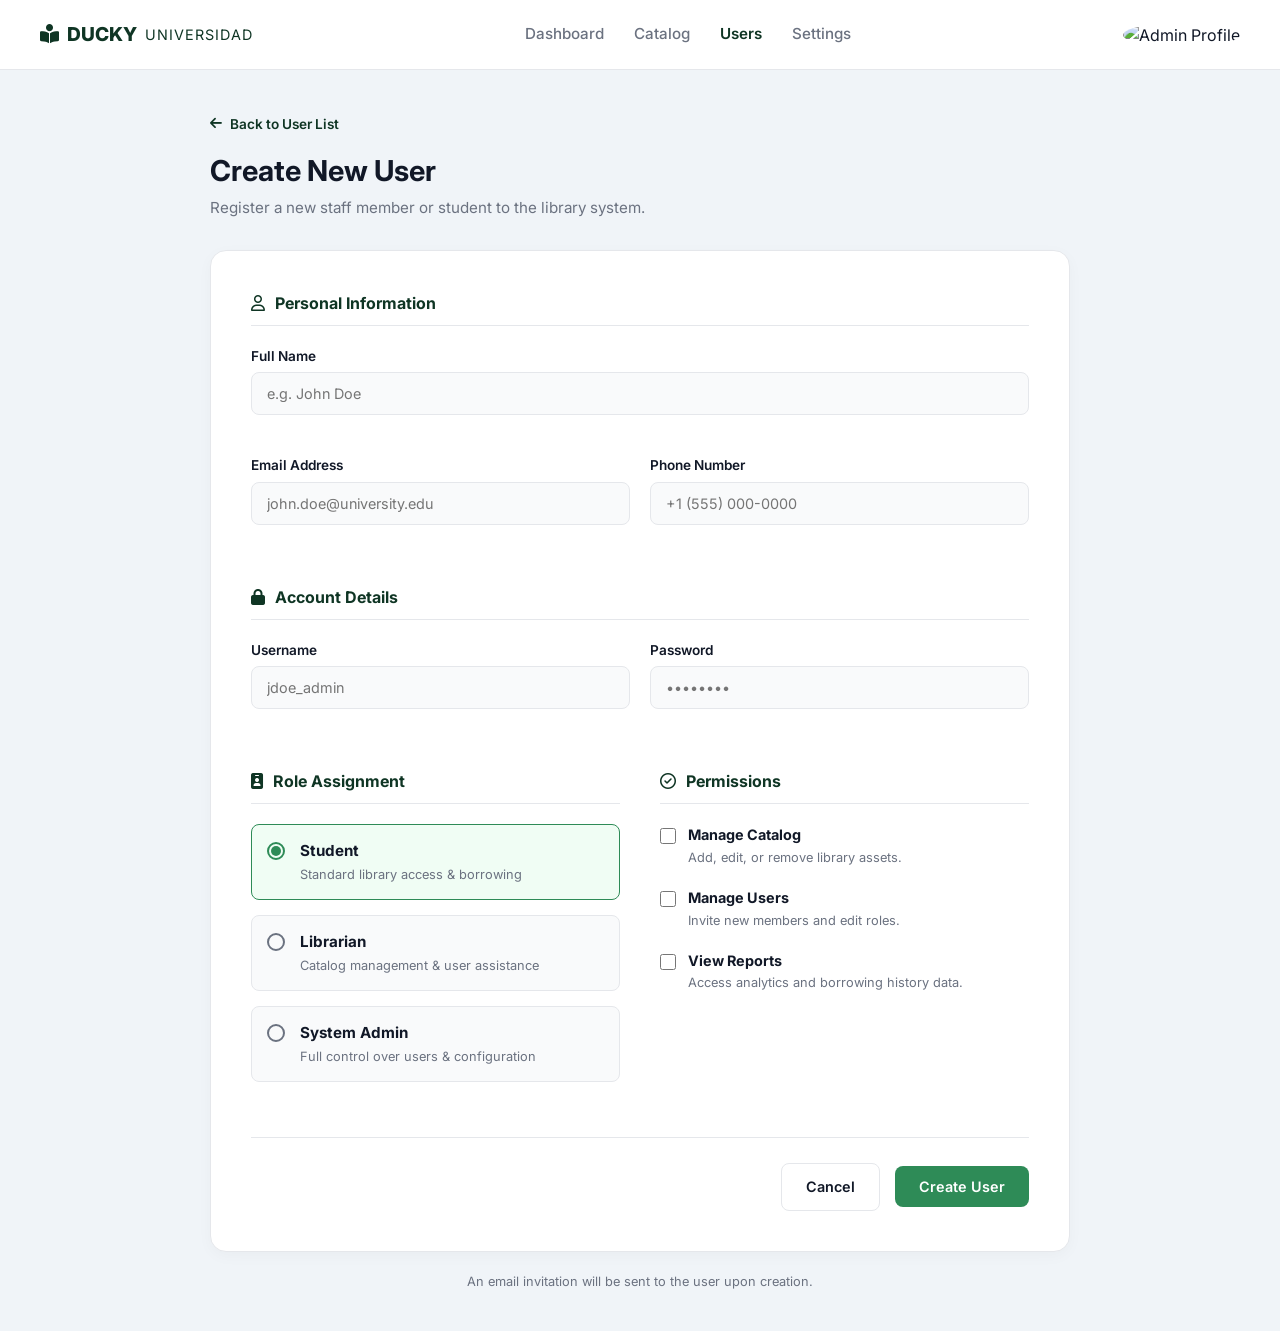
==== addUsers.html @ bc61a923 "Rename addUser.html to addUsers.html" ====
<!DOCTYPE html>
<html lang="es">
<head>
    <meta charset="UTF-8">
    <meta name="viewport" content="width=device-width, initial-scale=1.0">
    <title>Add User - Universidad Ducky</title>
    <link href="https://fonts.googleapis.com/css2?family=Inter:wght@400;500;600;700&display=swap" rel="stylesheet">
    <link rel="stylesheet" href="https://cdnjs.cloudflare.com/ajax/libs/font-awesome/6.4.0/css/all.min.css">
    <link rel="stylesheet" href="style.css">
</head>
<body class="dashboard-body">

    <header class="top-navbar">
        <div class="logo-area">
            <h2 class="text-logo"><i class="fa-solid fa-book-open-reader"></i> DUCKY <span>UNIVERSIDAD</span></h2>
        </div>
        <nav class="top-nav-links">
            <a href="dashboard.html">Dashboard</a>
            <a href="catalogSettings.html">Catalog</a>
            <a href="dashboard.html" class="active">Users</a>
            <a href="#">Settings</a>
        </nav>
        <div class="user-profile">
            <img src="https://ui-avatars.com/api/?name=Admin&background=random" alt="Admin Profile" class="avatar-img">
        </div>
    </header>

    <main class="form-page-container">
        
        <div class="form-header-area">
            <a href="dashboard.html" class="back-link"><i class="fa-solid fa-arrow-left"></i> Back to User List</a>
            <h1>Create New User</h1>
            <p>Register a new staff member or student to the library system.</p>
        </div>

        <div class="form-card">
            <form id="createUserForm">
                
                <div class="form-section">
                    <h3 class="section-title"><i class="fa-regular fa-user"></i> Personal Information</h3>
                    <div class="input-grid full-width">
                        <div class="input-group">
                            <label for="fullName">Full Name</label>
                            <input type="text" id="fullName" class="base-input" placeholder="e.g. John Doe">
                        </div>
                    </div>
                    <div class="input-grid 2-cols">
                        <div class="input-group">
                            <label for="email">Email Address</label>
                            <input type="email" id="email" class="base-input" placeholder="john.doe@university.edu">
                        </div>
                        <div class="input-group">
                            <label for="phone">Phone Number</label>
                            <input type="text" id="phone" class="base-input" placeholder="+1 (555) 000-0000">
                        </div>
                    </div>
                </div>

                <div class="form-section">
                    <h3 class="section-title"><i class="fa-solid fa-lock"></i> Account Details</h3>
                    <div class="input-grid 2-cols">
                        <div class="input-group">
                            <label for="newUsername">Username</label>
                            <input type="text" id="newUsername" class="base-input" placeholder="jdoe_admin">
                        </div>
                        <div class="input-group">
                            <label for="newPassword">Password</label>
                            <input type="password" id="newPassword" class="base-input" placeholder="••••••••">
                        </div>
                    </div>
                </div>

                <div class="role-permission-grid">
                    
                    <div class="roles-column">
                        <h3 class="section-title"><i class="fa-solid fa-id-badge"></i> Role Assignment</h3>
                        
                        <label class="role-card">
                            <input type="radio" name="userRole" value="student" checked>
                            <div class="role-content">
                                <span class="role-custom-radio"></span>
                                <div>
                                    <h4>Student</h4>
                                    <p>Standard library access & borrowing</p>
                                </div>
                            </div>
                        </label>

                        <label class="role-card">
                            <input type="radio" name="userRole" value="librarian">
                            <div class="role-content">
                                <span class="role-custom-radio"></span>
                                <div>
                                    <h4>Librarian</h4>
                                    <p>Catalog management & user assistance</p>
                                </div>
                            </div>
                        </label>

                        <label class="role-card">
                            <input type="radio" name="userRole" value="admin">
                            <div class="role-content">
                                <span class="role-custom-radio"></span>
                                <div>
                                    <h4>System Admin</h4>
                                    <p>Full control over users & configuration</p>
                                </div>
                            </div>
                        </label>
                    </div>

                    <div class="permissions-column">
                        <h3 class="section-title"><i class="fa-regular fa-circle-check"></i> Permissions</h3>
                        
                        <label class="permission-item" id="permCatalogWrap">
                            <input type="checkbox" id="permCatalog">
                            <div class="perm-content">
                                <h4>Manage Catalog</h4>
                                <p>Add, edit, or remove library assets.</p>
                            </div>
                        </label>

                        <label class="permission-item" id="permUsersWrap">
                            <input type="checkbox" id="permUsers">
                            <div class="perm-content">
                                <h4>Manage Users</h4>
                                <p>Invite new members and edit roles.</p>
                            </div>
                        </label>

                        <label class="permission-item" id="permReportsWrap">
                            <input type="checkbox" id="permReports">
                            <div class="perm-content">
                                <h4>View Reports</h4>
                                <p>Access analytics and borrowing history data.</p>
                            </div>
                        </label>
                    </div>

                </div>

                <div class="form-actions">
                    <a href="dashboard.html" class="btn-cancel">Cancel</a>
                    <button type="submit" class="btn-create">Create User</button>
                </div>

            </form>
        </div>
        
        <p class="footer-note">An email invitation will be sent to the user upon creation.</p>
    </main>

    <script src="addUsers.js"></script>
</body>
</html>
---- style.css ----
:root {
    --primary-color: #0f3524;
    --accent-blue: #2563eb;
    --text-main: #111827;
    --text-muted: #6b7280;
    --bg-page: #f0f4f8;
    --bg-card: #ffffff;
    --bg-input: #f9fafb;
    --border-color: #e5e7eb;
    --font-family: 'Inter', sans-serif;
    --radius-md: 8px;
    --radius-lg: 16px;
    --transition: 0.3s ease;
}

* {
    margin: 0;
    padding: 0;
    box-sizing: border-box;
}

body {
    font-family: var(--font-family);
    color: var(--text-main);
    background-color: var(--bg-page);
    line-height: 1.5;
}

a { text-decoration: none; color: var(--accent-blue); }
button { cursor: pointer; font-family: inherit; border: none; }
input { font-family: inherit; outline: none; }

.login-body {
    display: flex;
    justify-content: center;
    align-items: center;
    min-height: 100vh;
    padding: 20px;
}

.login-wrapper {
    width: 100%;
    max-width: 1000px;
}

.login-card {
    display: flex;
    background: var(--bg-card);
    border-radius: var(--radius-lg);
    box-shadow: 0 10px 25px rgba(0,0,0,0.05);
    overflow: hidden;
    min-height: 600px;
}

.login-left {
    flex: 1;
    background: url('https://images.unsplash.com/photo-1507842217343-583bb7270b66?q=80&w=1000&auto=format&fit=crop') center/cover no-repeat;
    position: relative;
    display: flex;
    flex-direction: column;
    justify-content: space-between;
    align-items: center;
    padding: 40px;
}

.login-left::before {
    content: '';
    position: absolute;
    top: 0; left: 0; right: 0; bottom: 0;
    background: rgba(0, 0, 0, 0.4);
}

.large-logo-container {
    position: relative;
    z-index: 1;
    background: white;
    width: 250px;
    height: 250px;
    border-radius: 50%;
    display: flex;
    justify-content: center;
    align-items: center;
    margin-top: 20px;
    box-shadow: 0 4px 15px rgba(0,0,0,0.1);
}

.large-logo-container img {
    width: 80%;
    border-radius: 50%;
}

.glass-panel {
    position: relative;
    z-index: 1;
    background: rgba(255, 255, 255, 0.15);
    backdrop-filter: blur(10px);
    -webkit-backdrop-filter: blur(10px);
    border: 1px solid rgba(255, 255, 255, 0.2);
    padding: 24px;
    border-radius: var(--radius-md);
    color: white;
}

.glass-panel h2 { font-size: 1.5rem; margin-bottom: 10px; }
.glass-panel p { font-size: 0.9rem; opacity: 0.9; }

.login-right {
    flex: 1;
    padding: 50px 60px;
    display: flex;
    flex-direction: column;
}

.brand-small {
    display: flex;
    align-items: center;
    gap: 10px;
    margin-bottom: 30px;
    font-weight: 700;
    font-size: 1.1rem;
}

.brand-icon {
    background: var(--primary-color);
    color: white;
    padding: 8px;
    border-radius: 6px;
    font-size: 1rem;
}

.login-header h1 { font-size: 1.8rem; margin-bottom: 5px; }
.login-header p { color: var(--text-muted); font-size: 0.9rem; margin-bottom: 30px; }

.input-group { margin-bottom: 20px; }
.input-group label {
    display: block;
    font-size: 0.85rem;
    font-weight: 600;
    margin-bottom: 6px;
}

.input-wrapper {
    position: relative;
    display: flex;
    align-items: center;
}

.input-wrapper .icon {
    position: absolute;
    left: 14px;
    color: #9ca3af;
}

.input-wrapper input {
    width: 100%;
    padding: 12px 12px 12px 40px;
    border: 1px solid var(--border-color);
    border-radius: var(--radius-md);
    background-color: var(--bg-input);
    transition: var(--transition);
}

.input-wrapper input:focus {
    border-color: var(--primary-color);
    background-color: white;
}

.form-options {
    display: flex;
    justify-content: space-between;
    align-items: center;
    margin-bottom: 30px;
    font-size: 0.85rem;
}

.checkbox-container {
    display: flex;
    align-items: center;
    gap: 8px;
    cursor: pointer;
}

.btn-primary {
    width: 100%;
    background: var(--primary-color);
    color: white;
    padding: 14px;
    border-radius: var(--radius-md);
    font-weight: 600;
    font-size: 1rem;
    display: flex;
    justify-content: center;
    align-items: center;
    gap: 10px;
    transition: var(--transition);
}

.btn-primary:hover { opacity: 0.9; transform: translateY(-1px); }

.divider {
    border: 0;
    height: 1px;
    background: var(--border-color);
    margin: 30px 0;
}

.system-admin h3 {
    font-size: 0.75rem;
    color: var(--text-muted);
    letter-spacing: 1px;
    text-align: center;
    margin-bottom: 15px;
}

.admin-buttons { display: flex; gap: 10px; }
.btn-secondary {
    flex: 1;
    background: var(--bg-input);
    border: 1px solid var(--border-color);
    padding: 10px;
    border-radius: var(--radius-md);
    font-weight: 500;
    font-size: 0.85rem;
    color: var(--text-main);
    display: flex;
    justify-content: center;
    align-items: center;
    gap: 8px;
    transition: var(--transition);
}

.btn-secondary:hover { background: #e5e7eb; }

.login-footer {
    margin-top: auto;
    text-align: center;
    font-size: 0.7rem;
    color: #9ca3af;
    padding-top: 30px;
}

@media (max-width: 768px) {
    .login-card { flex-direction: column; }
    .login-left { padding: 30px 20px; min-height: 350px; }
    .login-right { padding: 30px 20px; }
}

.dashboard-body {
    display: flex;
    flex-direction: column;
    min-height: 100vh;
}

.top-navbar {
    background: var(--bg-card);
    height: 70px;
    display: flex;
    align-items: center;
    justify-content: space-between;
    padding: 0 40px;
    border-bottom: 1px solid var(--border-color);
    position: sticky;
    top: 0;
    z-index: 100;
}

.text-logo {
    color: var(--primary-color);
    font-size: 1.2rem;
    font-weight: 800;
    display: flex;
    align-items: center;
    gap: 8px;
}
.text-logo span { font-weight: 400; font-size: 0.9rem; letter-spacing: 1px; }

.top-nav-links {
    display: flex;
    gap: 30px;
}

.top-nav-links a {
    color: var(--text-muted);
    font-weight: 500;
    font-size: 0.95rem;
    transition: var(--transition);
}

.top-nav-links a:hover, .top-nav-links a.active {
    color: var(--primary-color);
    font-weight: 600;
}

.avatar-img {
    width: 40px;
    height: 40px;
    border-radius: 50%;
    object-fit: cover;
}

.dashboard-layout {
    display: flex;
    flex: 1;
}

.sidebar {
    width: 260px;
    background: var(--bg-card);
    border-right: 1px solid var(--border-color);
    padding: 20px 0;
    display: flex;
    flex-direction: column;
}

.sidebar-header {
    display: flex;
    align-items: center;
    gap: 12px;
    padding: 0 20px 20px 20px;
    border-bottom: 1px solid var(--border-color);
    margin-bottom: 20px;
}

.sidebar-icon {
    background: #e6f4ea;
    color: var(--primary-color);
    width: 40px;
    height: 40px;
    display: flex;
    justify-content: center;
    align-items: center;
    border-radius: var(--radius-md);
    font-size: 1.2rem;
}

.sidebar-titles h4 { font-size: 0.9rem; color: var(--text-main); }
.sidebar-titles p { font-size: 0.75rem; color: var(--text-muted); }

.sidebar-menu {
    display: flex;
    flex-direction: column;
    padding: 0 10px;
}

.menu-item {
    display: flex;
    align-items: center;
    gap: 12px;
    padding: 12px 20px;
    color: var(--text-muted);
    font-weight: 500;
    font-size: 0.95rem;
    border-radius: var(--radius-md);
    margin-bottom: 5px;
    transition: var(--transition);
}

.menu-item i { width: 20px; text-align: center; }

.menu-item:hover, .menu-item.active {
    background: #f0fdf4;
    color: var(--primary-color);
}

.menu-divider {
    height: 1px;
    background: var(--border-color);
    margin: 15px 20px;
}

.main-content {
    flex: 1;
    padding: 40px;
    background-color: #f8fafc;
}

.content-header {
    display: flex;
    justify-content: space-between;
    align-items: center;
    margin-bottom: 30px;
}

.content-header h1 { font-size: 1.8rem; color: var(--text-main); margin-bottom: 5px; }
.content-header p { color: var(--text-muted); font-size: 0.95rem; }

.btn-add { width: auto; padding: 10px 20px; }

.table-card {
    background: var(--bg-card);
    border-radius: var(--radius-lg);
    box-shadow: 0 4px 6px -1px rgba(0, 0, 0, 0.05);
    padding: 20px;
}

.table-toolbar {
    display: flex;
    justify-content: space-between;
    align-items: center;
    margin-bottom: 20px;
}

.search-box {
    position: relative;
    width: 300px;
}
.search-box i {
    position: absolute;
    left: 15px;
    top: 50%;
    transform: translateY(-50%);
    color: var(--text-muted);
}
.search-box input {
    width: 100%;
    padding: 10px 15px 10px 40px;
    border: 1px solid var(--border-color);
    border-radius: var(--radius-md);
    background: var(--bg-input);
}

.filter-pills { display: flex; gap: 10px; }
.pill {
    padding: 6px 16px;
    border-radius: 20px;
    font-size: 0.85rem;
    font-weight: 500;
    color: var(--text-muted);
    background: transparent;
    transition: var(--transition);
}
.pill:hover { background: var(--bg-input); }
.pill.active { background: var(--bg-input); color: var(--text-main); font-weight: 600; }

.data-table {
    width: 100%;
    border-collapse: collapse;
}

.data-table th {
    text-align: left;
    font-size: 0.75rem;
    font-weight: 700;
    color: var(--text-muted);
    letter-spacing: 1px;
    padding: 15px 10px;
    border-bottom: 1px solid var(--border-color);
}

.data-table td {
    padding: 15px 10px;
    border-bottom: 1px solid var(--border-color);
    vertical-align: middle;
    font-size: 0.9rem;
}

.user-cell { display: flex; align-items: center; gap: 12px; }
.status-dot { width: 10px; height: 10px; border-radius: 50%; }
.status-dot.green { background: #10b981; }
.status-dot.red { background: #ef4444; }

.avatar-initials {
    width: 35px; height: 35px;
    border-radius: 50%;
    background: #e0f2fe;
    color: #0284c7;
    display: flex;
    justify-content: center;
    align-items: center;
    font-weight: 700;
    font-size: 0.85rem;
}

.user-info { display: flex; flex-direction: column; }
.user-name { font-weight: 600; color: var(--text-main); }
.user-email { font-size: 0.8rem; color: var(--text-muted); }

.role-badge {
    padding: 4px 10px;
    border-radius: 12px;
    font-size: 0.75rem;
    font-weight: 600;
}
.badge-admin { background: #f3e8ff; color: #9333ea; }
.badge-librarian { background: #e0f2fe; color: #0284c7; }
.badge-professor { background: #dcfce7; color: #16a34a; }
.badge-student { background: #f3f4f6; color: #4b5563; }

.btn-edit {
    display: inline-flex;
    align-items: center;
    gap: 8px;
    background: var(--primary-color);
    color: white;
    padding: 8px 16px;
    border-radius: var(--radius-md);
    font-size: 0.85rem;
    font-weight: 500;
    transition: var(--transition);
}
.btn-edit:hover { opacity: 0.9; }

.table-footer {
    display: flex;
    justify-content: space-between;
    align-items: center;
    margin-top: 20px;
    padding-top: 10px;
}

.showing-text { font-size: 0.85rem; color: var(--text-muted); }

.pagination { display: flex; align-items: center; gap: 5px; }
.page-btn {
    width: 30px; height: 30px;
    display: flex; justify-content: center; align-items: center;
    border-radius: var(--radius-md);
    background: transparent;
    color: var(--text-muted);
    font-size: 0.85rem;
}
.page-btn:hover { background: var(--bg-input); }
.page-btn.active { background: var(--primary-color); color: white; }
.page-dots { color: var(--text-muted); }

.fab {
    position: fixed;
    bottom: 30px;
    right: 30px;
    width: 50px;
    height: 50px;
    border-radius: 50%;
    background: var(--primary-color);
    color: white;
    font-size: 1.2rem;
    display: flex;
    justify-content: center;
    align-items: center;
    box-shadow: 0 4px 10px rgba(15, 53, 36, 0.3);
    transition: var(--transition);
}
.fab:hover { transform: scale(1.05); }

.form-page-container {
    max-width: 900px;
    margin: 40px auto;
    padding: 0 20px;
    width: 100%;
}

.form-header-area {
    margin-bottom: 30px;
}

.back-link {
    display: inline-flex;
    align-items: center;
    gap: 8px;
    color: var(--primary-color);
    font-size: 0.85rem;
    font-weight: 600;
    margin-bottom: 15px;
    transition: var(--transition);
}
.back-link:hover { opacity: 0.8; }

.form-header-area h1 { font-size: 1.8rem; color: var(--text-main); margin-bottom: 5px; }
.form-header-area p { color: var(--text-muted); font-size: 0.95rem; }

.form-card {
    background: var(--bg-card);
    border-radius: var(--radius-lg);
    box-shadow: 0 4px 15px rgba(0,0,0,0.03);
    padding: 40px;
    border: 1px solid var(--border-color);
}

.form-section { margin-bottom: 40px; }

.section-title {
    display: flex;
    align-items: center;
    gap: 10px;
    font-size: 1rem;
    color: var(--primary-color);
    margin-bottom: 20px;
    border-bottom: 1px solid var(--border-color);
    padding-bottom: 10px;
}

.input-grid { display: flex; gap: 20px; margin-bottom: 20px; }
.input-grid.full-width .input-group { flex: 1; }
.input-grid.\32 -cols .input-group { flex: 1; }

.base-input {
    width: 100%;
    padding: 12px 15px;
    border: 1px solid var(--border-color);
    border-radius: var(--radius-md);
    background-color: var(--bg-input);
    transition: var(--transition);
    font-size: 0.9rem;
}
.base-input:focus { border-color: var(--primary-color); background-color: white; }

.role-permission-grid {
    display: grid;
    grid-template-columns: 1fr 1fr;
    gap: 40px;
    margin-bottom: 40px;
}

.role-card {
    display: block;
    cursor: pointer;
    margin-bottom: 15px;
}
.role-card input[type="radio"] { display: none; }

.role-content {
    display: flex;
    align-items: flex-start;
    gap: 15px;
    padding: 15px;
    border: 1px solid var(--border-color);
    border-radius: var(--radius-md);
    background: var(--bg-input);
    transition: var(--transition);
}

.role-card input[type="radio"]:checked + .role-content {
    border-color: #2e8b57;
    background: #f0fdf4;
}

.role-custom-radio {
    width: 18px; height: 18px;
    border-radius: 50%;
    border: 2px solid var(--text-muted);
    margin-top: 2px;
    position: relative;
    flex-shrink: 0;
}
.role-card input[type="radio"]:checked + .role-content .role-custom-radio {
    border-color: #2e8b57;
}
.role-card input[type="radio"]:checked + .role-content .role-custom-radio::after {
    content: ''; position: absolute;
    top: 50%; left: 50%; transform: translate(-50%, -50%);
    width: 10px; height: 10px;
    background: #2e8b57; border-radius: 50%;
}

.role-content h4 { font-size: 0.95rem; color: var(--text-main); margin-bottom: 2px; }
.role-content p { font-size: 0.8rem; color: var(--text-muted); }

.permission-item {
    display: flex;
    align-items: flex-start;
    gap: 12px;
    margin-bottom: 20px;
    cursor: pointer;
    transition: var(--transition);
}
.permission-item input[type="checkbox"] {
    margin-top: 4px;
    width: 16px;
    height: 16px;
    accent-color: #2e8b57;
    cursor: pointer;
}

.perm-content h4 { font-size: 0.9rem; color: var(--text-main); margin-bottom: 2px; }
.perm-content p { font-size: 0.8rem; color: var(--text-muted); }

.permission-item.disabled {
    opacity: 0.4;
    pointer-events: none;
    filter: grayscale(100%);
}

.form-actions {
    display: flex;
    justify-content: flex-end;
    align-items: center;
    gap: 15px;
    border-top: 1px solid var(--border-color);
    padding-top: 25px;
}

.btn-cancel {
    padding: 12px 24px;
    background: white;
    border: 1px solid var(--border-color);
    color: var(--text-main);
    border-radius: var(--radius-md);
    font-weight: 600;
    font-size: 0.9rem;
    transition: var(--transition);
}
.btn-cancel:hover { background: var(--bg-input); }

.btn-create {
    padding: 12px 24px;
    background: #2e8b57;
    color: white;
    border-radius: var(--radius-md);
    font-weight: 600;
    font-size: 0.9rem;
    transition: var(--transition);
}
.btn-create:hover { background: #247046; }

.footer-note {
    text-align: center;
    font-size: 0.8rem;
    color: var(--text-muted);
    margin-top: 20px;
}

@media (max-width: 768px) {
    .input-grid.\32 -cols, .role-permission-grid { grid-template-columns: 1fr; gap: 20px; }
    .form-card { padding: 20px; }
}
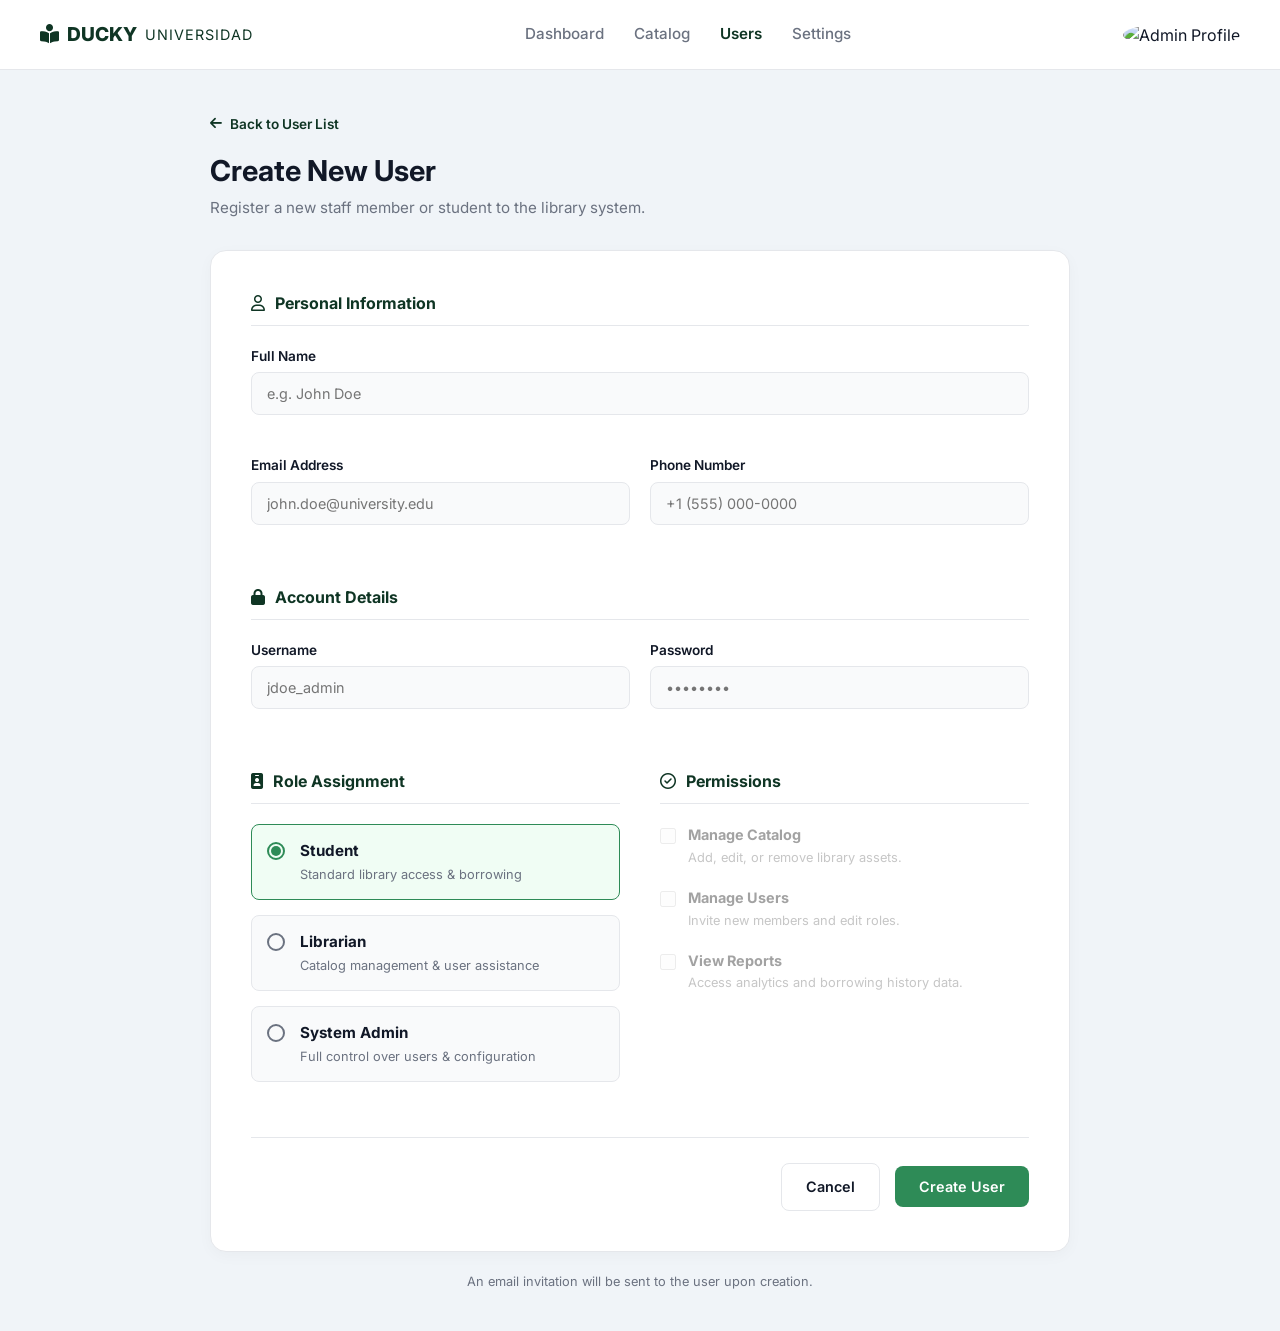
==== commit f06168d7: "Add user role permissions logic to form" ====
--- a/addUsers.html
+++ b/addUsers.html
@@ -153,3 +153,81 @@
     <script src="addUsers.js"></script>
 </body>
 </html>
+
+<script>
+    document.addEventListener('DOMContentLoaded', () => {
+    const form = document.getElementById('createUserForm');
+    const roleRadios = document.querySelectorAll('input[name="userRole"]');
+    
+    const permCatalogWrap = document.getElementById('permCatalogWrap');
+    const permUsersWrap = document.getElementById('permUsersWrap');
+    const permReportsWrap = document.getElementById('permReportsWrap');
+
+    const chkCatalog = document.getElementById('permCatalog');
+    const chkUsers = document.getElementById('permUsers');
+    const chkReports = document.getElementById('permReports');
+
+    const updatePermissionsLogic = (role) => {
+        [chkCatalog, chkUsers, chkReports].forEach(chk => {
+            chk.disabled = false;
+        });
+        [permCatalogWrap, permUsersWrap, permReportsWrap].forEach(wrap => {
+            wrap.classList.remove('disabled');
+        });
+
+        if (role === 'student') {
+            [chkCatalog, chkUsers, chkReports].forEach(chk => {
+                chk.checked = false;
+                chk.disabled = true;
+            });
+            [permCatalogWrap, permUsersWrap, permReportsWrap].forEach(wrap => {
+                wrap.classList.add('disabled');
+            });
+        } 
+        else if (role === 'librarian') {
+            chkUsers.checked = false;
+            chkUsers.disabled = true;
+            permUsersWrap.classList.add('disabled');
+            
+            chkCatalog.checked = true; 
+        }
+        else if (role === 'admin') {
+            chkCatalog.checked = true;
+            chkUsers.checked = true;
+            chkReports.checked = true;
+        }
+    };
+
+    roleRadios.forEach(radio => {
+        radio.addEventListener('change', (e) => {
+            updatePermissionsLogic(e.target.value);
+        });
+    });
+
+    const initialRole = document.querySelector('input[name="userRole"]:checked').value;
+    updatePermissionsLogic(initialRole);
+
+    form.addEventListener('submit', (e) => {
+        e.preventDefault();
+
+        const textInputs = form.querySelectorAll('.base-input');
+        let isValid = true;
+
+        textInputs.forEach(input => {
+            if (input.value.trim() === '') {
+                isValid = false;
+                input.style.borderColor = 'red';
+            } else {
+                input.style.borderColor = 'var(--border-color)';
+            }
+        });
+
+        if (!isValid) {
+            alert('Por favor, completa todas las credenciales antes de crear el usuario.');
+            return;
+        }
+
+        window.location.href = 'dashboard.html';
+    });
+});
+</script>
